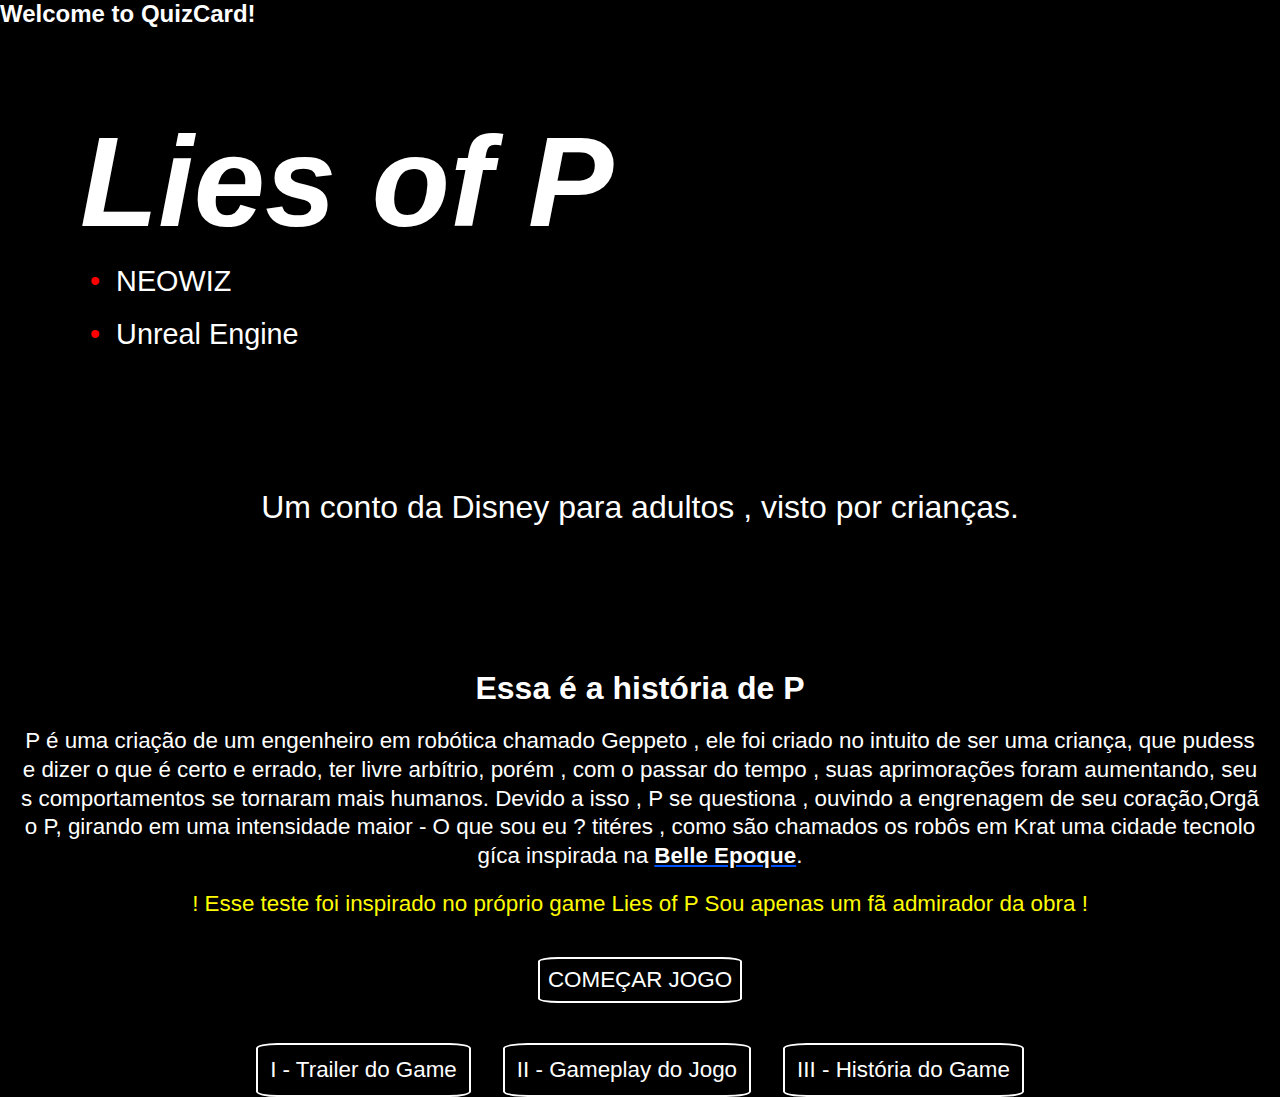
==== index.html @ 533d368d "initial commit" ====
<!DOCTYPE html>
<html lang="pt-br">
<head>
    <meta charset="UTF-8">
    <meta name="viewport" content="width=device-width, initial-scale=1.0">
    <title>Quiz Card Game</title>
    <link rel="stylesheet" href="style.css">
    <link rel="stylesheet" href="global.css">
    <link href="https://fonts.googleapis.com/icon?family=Material+Icons" rel="stylesheet">
</head>
<body>
    <header class="welcome">
        <h2>Welcome to QuizCard!</h2>
        <div class="banner">
            <h2>Lies of <strong class="extraContext">P</strong></h2>
            <ul class='details'>
                <li>NEOWIZ</li>
                <li>Unreal Engine</li>
            </ul>
            <p>
                Um conto da Disney para adultos , visto por crianças.
            </p>
        </div>
    </header>
    <main>
        <div class="quizPuzzle">
                <h1>Essa é a história de P</h1>
            <p>P é uma criação de um engenheiro em robótica chamado Geppeto , 
            ele foi criado no intuito de ser uma criança, que pudesse dizer o que é certo e errado,
            ter livre arbítrio, porém , com o passar do tempo , suas aprimorações foram aumentando,
            seus comportamentos se tornaram mais humanos.
            Devido a isso , P se questiona , ouvindo a engrenagem de seu coração,Orgão P,
            girando em uma intensidade maior - O que sou eu ? titéres , como são chamados os robôs em
            Krat uma cidade tecnologíca inspirada na <strong class="linksWiki">Belle Epoque</strong>.
            </p>
        </div>
        <span>! Esse teste foi inspirado no próprio game Lies of P
            Sou apenas um fã admirador da obra !
        </span>
        <ul class="buttons">
            <li>
                <button><a target="_blank" href="game.html">Começar jogo</a></button>
            </li>
        </ul>
        <ul class="linksYoutube">
            <li>
                I - 
                 <a href="https://www.youtube.com/watch?v=TYr1x25Z1Ak&ab_channel=PlayStation">
                   Trailer do Game
                </a>
            </li>
            <li>II - 
                <a href="https://www.youtube.com/watch?v=ZmlZCMn7Jjw&ab_channel=Shirrako">
                   Gameplay do Jogo
                </a>
            </li>
            <li>III - 
                <a href="https://www.youtube.com/watch?v=N-xajpRZkrA&ab_channel=HadesPlays">
                   História do Game
                 </a>
            </li>
        </ul>
    </main>
    
</body>
</html>
---- style.css ----
:root{
  --blue : rgb(0, 81, 255);
  --red : rgb(230, 21, 21);
  --black: black;
  --gray : rgb(36, 36, 36) ;
  --warning: rgb(255, 251, 0);
  --white: white;
  --borderEffects: rgb(255, 166, 0);
  --effects : yellow;
}
main{
  background-image: url(https://www.psu.com/wp/wp-content/uploads/2023/02/Lies-Of-P-PS5-Wallpapers-05.jpg);
  background-size: cover;
  background-position: center;
  background-repeat: no-repeat;
  flex-direction: column;
  align-items: center;
  justify-content: center;
}

@media screen and (max-width : 740px){
    main{
      display: flex;
      padding-top: 2rem;
      flex-direction: column;
      align-items: center;
    }
    .banner{
      background-image: url(https://p2.trrsf.com/image/fget/cf/1200/1200/middle/images.terra.com/2023/09/19/lies-of-p-capa-ure1w0wgncqb.jpg);
      padding: 40px;
      background-position: top;
    }
    .banner h2{
      font-size: 4rem;
    }
    .banner p{
      margin-top: 4rem;
      font-size: 2rem;
    }
    p,span,li,a,button{
      font-size: 1.2rem;
    }
    .quizPuzzle{
      display: flex;
      flex-direction: column;
    }
    .quizPuzzle p{
      width: 80%;
      text-align: justify;
    }
    span{
      text-align: center;
    }
    .linksYoutube{
      flex-direction: column;
    }

  }
  @media screen and (min-width : 720px){
    main{
      display: flex;
      padding-top: 4rem;
      flex-direction: column;
      align-items: center;
    }
    .banner{
      background-image: url(https://wallpapercg.com/download/pinocchio-3840x2160-16633.jpg);
      padding: 80px;
      background-position: center;
    }
    .banner p{
      font-size: 2rem;
      margin-top: 8rem;
    }
    .banner h2{
      font-size: 8rem;
    }
    .details li{
      color: var(--white);
    }
    .quizPuzzle{
      display: flex;
      flex-direction: column;
      align-items: center;
    }
    .quizPuzzle p{
      text-align: center;
      padding: 20px;
    }
    p,span,li,a,button{
      font-size: 1.4rem;
    }

  }
.welcome h1{
  background-color: var(--black);
  padding: 10px;
}
.banner{
    background-repeat: no-repeat;
    background-size: cover;
    display: flex;
    width: 100%;
    flex-direction: column;
    justify-content: space-around;
}
.banner h2{
  font-style: italic;
}
.banner p{
  color: var(--white);
  text-align: center;
}
.details li{
  font-size: 1.8rem;
  padding: 10px;
  list-style: none;
}
.details li::before{
   content: '\2022';
   color: red;
   margin-right: 1rem;
}
.banner h3,h4{
  font-size: 1rem;
  color: var(--white);
}
.quizPuzzle{
  display: flex;
  justify-content: center;
  align-items: center;
  flex-direction: column;
}
.quizPuzzle p{
  line-height: 1.8rem;
  line-break: anywhere;
}
.buttons{
  list-style: none;
  display: flex;
  gap: 2rem;
  margin: 20px;
}
.linksYoutube{
  list-style: none;
  display: flex;
  gap: 2rem;
  justify-content: center;
  align-items: center;
}

.linksYoutube li a{
  text-decoration: none;
}
---- global.css ----
*{
  box-sizing: border-box;
  margin: 0;
  padding: 0;
  font-family: 'Franklin Gothic Medium', 'Arial Narrow', Arial, sans-serif;
  text-decoration: none;
}
p , h2 , h1 , a{
  color:var(--white);
  text-shadow: var(--black) 2px 1px 1px;
}
span{
  color: var(--warning);
  text-shadow: var(--black) 2px 1px 1px;
}
body{
  background-color: var(--black);
}
:root{
  --blue : rgb(0, 81, 255);
  --red : rgb(230, 21, 21);
  --black: black;
  --gray : rgb(36, 36, 36) ;
  --warning: rgb(255, 251, 0);
  --white: white;
  --borderEffects: rgb(255, 166, 0);
  --effects : yellow;
}
.linksWiki{
  cursor: pointer;
  text-shadow: none;
  text-decoration: underline var(--blue);
}
.linksWiki:hover{
  color: var(--blue);
}
.buttons{
  padding: 20px 0px 20px;
}
.buttons button{
  color: var(--white);
  text-transform: uppercase;
  padding: 8px;
  border: solid var(--white) 2px;
  border-radius: 10%;
  background-color: var(--black);
  transition: ease-in-out 200ms;
}
.buttons button:hover{
    border: var(--borderEffects) solid 2px;
    color: var(--red);
}
.linksYoutube li{
  color: var(--white);
  padding: 12px;
  border: solid 2px ;
  border-radius: 10%;
  background-color: var(--black);
}
.linksYoutube li a{
  text-decoration: none;
  color: var(--white);
  transition: ease-in-out 100ms;
}
.linksYoutube li:hover{
  color: var(--red);
  border: solid 2px var(--borderEffects);

}
.linksYoutube li:hover a {
  color: var(--red);
}
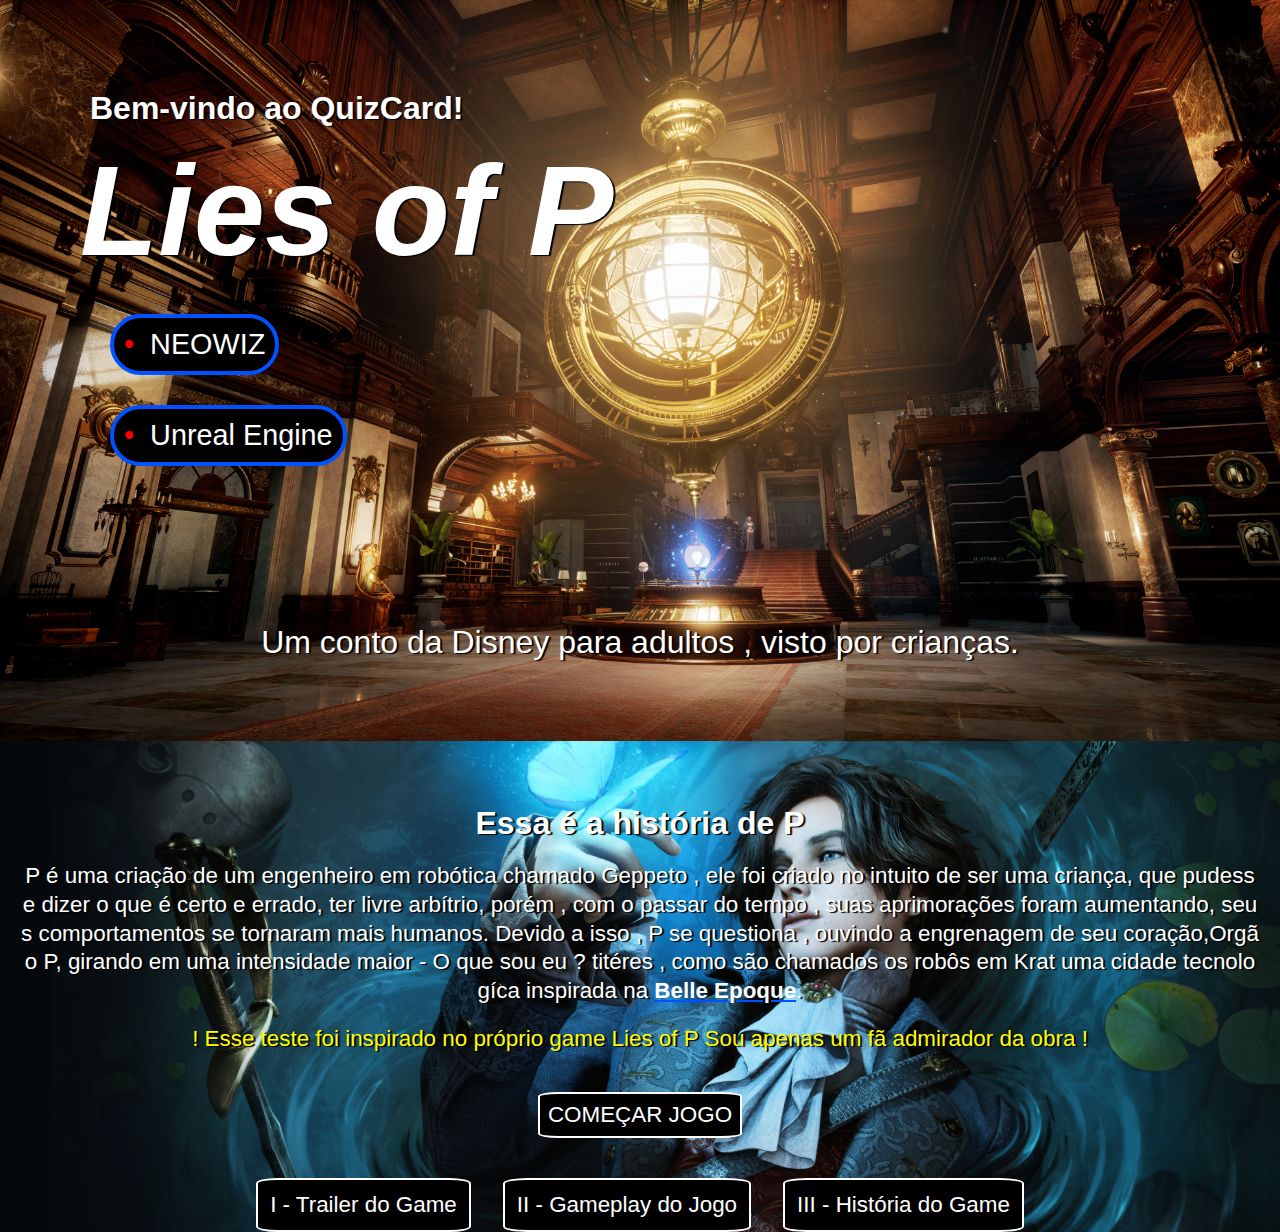
==== commit 73b52cfb: "Changes:better ux,Better imgs" ====
--- a/index.html
+++ b/index.html
@@ -9,9 +9,9 @@
     <link href="https://fonts.googleapis.com/icon?family=Material+Icons" rel="stylesheet">
 </head>
 <body>
-    <header class="welcome">
-        <h2>Welcome to QuizCard!</h2>
+    <header>
         <div class="banner">
+            <h1>Bem-vindo ao QuizCard!</h1>
             <h2>Lies of <strong class="extraContext">P</strong></h2>
             <ul class='details'>
                 <li>NEOWIZ</li>
--- a/style.css
+++ b/style.css
@@ -1,15 +1,15 @@
-:root{
-  --blue : rgb(0, 81, 255);
-  --red : rgb(230, 21, 21);
+:root {
+  --blue: rgb(0, 81, 255);
+  --red: rgb(230, 21, 21);
   --black: black;
-  --gray : rgb(36, 36, 36) ;
+  --gray: rgb(36, 36, 36);
   --warning: rgb(255, 251, 0);
   --white: white;
   --borderEffects: rgb(255, 166, 0);
-  --effects : yellow;
+  --effects: yellow;
 }
-main{
-  background-image: url(https://www.psu.com/wp/wp-content/uploads/2023/02/Lies-Of-P-PS5-Wallpapers-05.jpg);
+main {
+  background-image: url(img/wallpaper02.png);
   background-size: cover;
   background-position: center;
   background-repeat: no-repeat;
@@ -18,130 +18,141 @@
   justify-content: center;
 }
 
-@media screen and (max-width : 740px){
-    main{
-      display: flex;
-      padding-top: 2rem;
-      flex-direction: column;
-      align-items: center;
-    }
-    .banner{
-      background-image: url(https://p2.trrsf.com/image/fget/cf/1200/1200/middle/images.terra.com/2023/09/19/lies-of-p-capa-ure1w0wgncqb.jpg);
-      padding: 40px;
-      background-position: top;
-    }
-    .banner h2{
-      font-size: 4rem;
-    }
-    .banner p{
-      margin-top: 4rem;
-      font-size: 2rem;
-    }
-    p,span,li,a,button{
-      font-size: 1.2rem;
-    }
-    .quizPuzzle{
-      display: flex;
-      flex-direction: column;
-    }
-    .quizPuzzle p{
-      width: 80%;
-      text-align: justify;
-    }
-    span{
-      text-align: center;
-    }
-    .linksYoutube{
-      flex-direction: column;
-    }
-
+@media screen and (max-width: 740px) {
+  main {
+    display: flex;
+    padding-top: 2rem;
+    flex-direction: column;
+    align-items: center;
   }
-  @media screen and (min-width : 720px){
-    main{
-      display: flex;
-      padding-top: 4rem;
-      flex-direction: column;
-      align-items: center;
-    }
-    .banner{
-      background-image: url(https://wallpapercg.com/download/pinocchio-3840x2160-16633.jpg);
-      padding: 80px;
-      background-position: center;
-    }
-    .banner p{
-      font-size: 2rem;
-      margin-top: 8rem;
-    }
-    .banner h2{
-      font-size: 8rem;
-    }
-    .details li{
-      color: var(--white);
-    }
-    .quizPuzzle{
-      display: flex;
-      flex-direction: column;
-      align-items: center;
-    }
-    .quizPuzzle p{
-      text-align: center;
-      padding: 20px;
-    }
-    p,span,li,a,button{
-      font-size: 1.4rem;
-    }
-
+  .banner {
+    background-image: url(https://p2.trrsf.com/image/fget/cf/1200/1200/middle/images.terra.com/2023/09/19/lies-of-p-capa-ure1w0wgncqb.jpg);
+    padding: 40px;
+    background-position: top;
   }
-.welcome h1{
-  background-color: var(--black);
+  .banner h2 {
+    font-size: 4rem;
+  }
+  .banner p {
+    margin-top: 4rem;
+    font-size: 2rem;
+  }
+  p,
+  span,
+  li,
+  a,
+  button {
+    font-size: 1.2rem;
+  }
+  .quizPuzzle {
+    display: flex;
+    flex-direction: column;
+  }
+  .quizPuzzle p {
+    width: 80%;
+    text-align: justify;
+  }
+  span {
+    text-align: center;
+  }
+  .linksYoutube {
+    flex-direction: column;
+  }
+}
+@media screen and (min-width: 720px) {
+  main {
+    display: flex;
+    padding-top: 4rem;
+    flex-direction: column;
+    align-items: center;
+  }
+  .banner {
+    background-image: url(img/wallpaper01.png);
+    padding: 80px;
+    background-position: center;
+  }
+  .banner p {
+    font-size: 2rem;
+    margin-top: 8rem;
+  }
+  .banner h2 {
+    font-size: 8rem;
+  }
+  .details li {
+    width: fit-content;
+    margin: 30px;
+    background-color: rgb(0, 0, 0);
+    border: var(--blue) 4px solid;
+    border-radius: 50px;
+    color: var(--white);
+  }
+  .quizPuzzle {
+    display: flex;
+    flex-direction: column;
+    align-items: center;
+  }
+  .quizPuzzle p {
+    text-align: center;
+    padding: 20px;
+  }
+  p,
+  span,
+  li,
+  a,
+  button {
+    font-size: 1.4rem;
+  }
+}
+.banner {
+  background-repeat: no-repeat;
+  background-size: cover;
+  display: flex;
+  width: 100%;
+  flex-direction: column;
+  justify-content: space-around;
+}
+.banner h1 {
   padding: 10px;
 }
-.banner{
-    background-repeat: no-repeat;
-    background-size: cover;
-    display: flex;
-    width: 100%;
-    flex-direction: column;
-    justify-content: space-around;
-}
-.banner h2{
+.banner h2 {
   font-style: italic;
 }
-.banner p{
+.banner p {
   color: var(--white);
   text-align: center;
 }
-.details li{
+.details li {
   font-size: 1.8rem;
   padding: 10px;
   list-style: none;
 }
-.details li::before{
-   content: '\2022';
-   color: red;
-   margin-right: 1rem;
+.details li::before {
+  content: "\2022";
+  color: red;
+  margin-right: 1rem;
 }
-.banner h3,h4{
+.banner h3,
+h4 {
   font-size: 1rem;
   color: var(--white);
 }
-.quizPuzzle{
+.quizPuzzle {
   display: flex;
   justify-content: center;
   align-items: center;
   flex-direction: column;
 }
-.quizPuzzle p{
+.quizPuzzle p {
   line-height: 1.8rem;
   line-break: anywhere;
 }
-.buttons{
+.buttons {
   list-style: none;
   display: flex;
   gap: 2rem;
   margin: 20px;
 }
-.linksYoutube{
+.linksYoutube {
   list-style: none;
   display: flex;
   gap: 2rem;
@@ -149,6 +160,6 @@
   align-items: center;
 }
 
-.linksYoutube li a{
+.linksYoutube li a {
   text-decoration: none;
 }
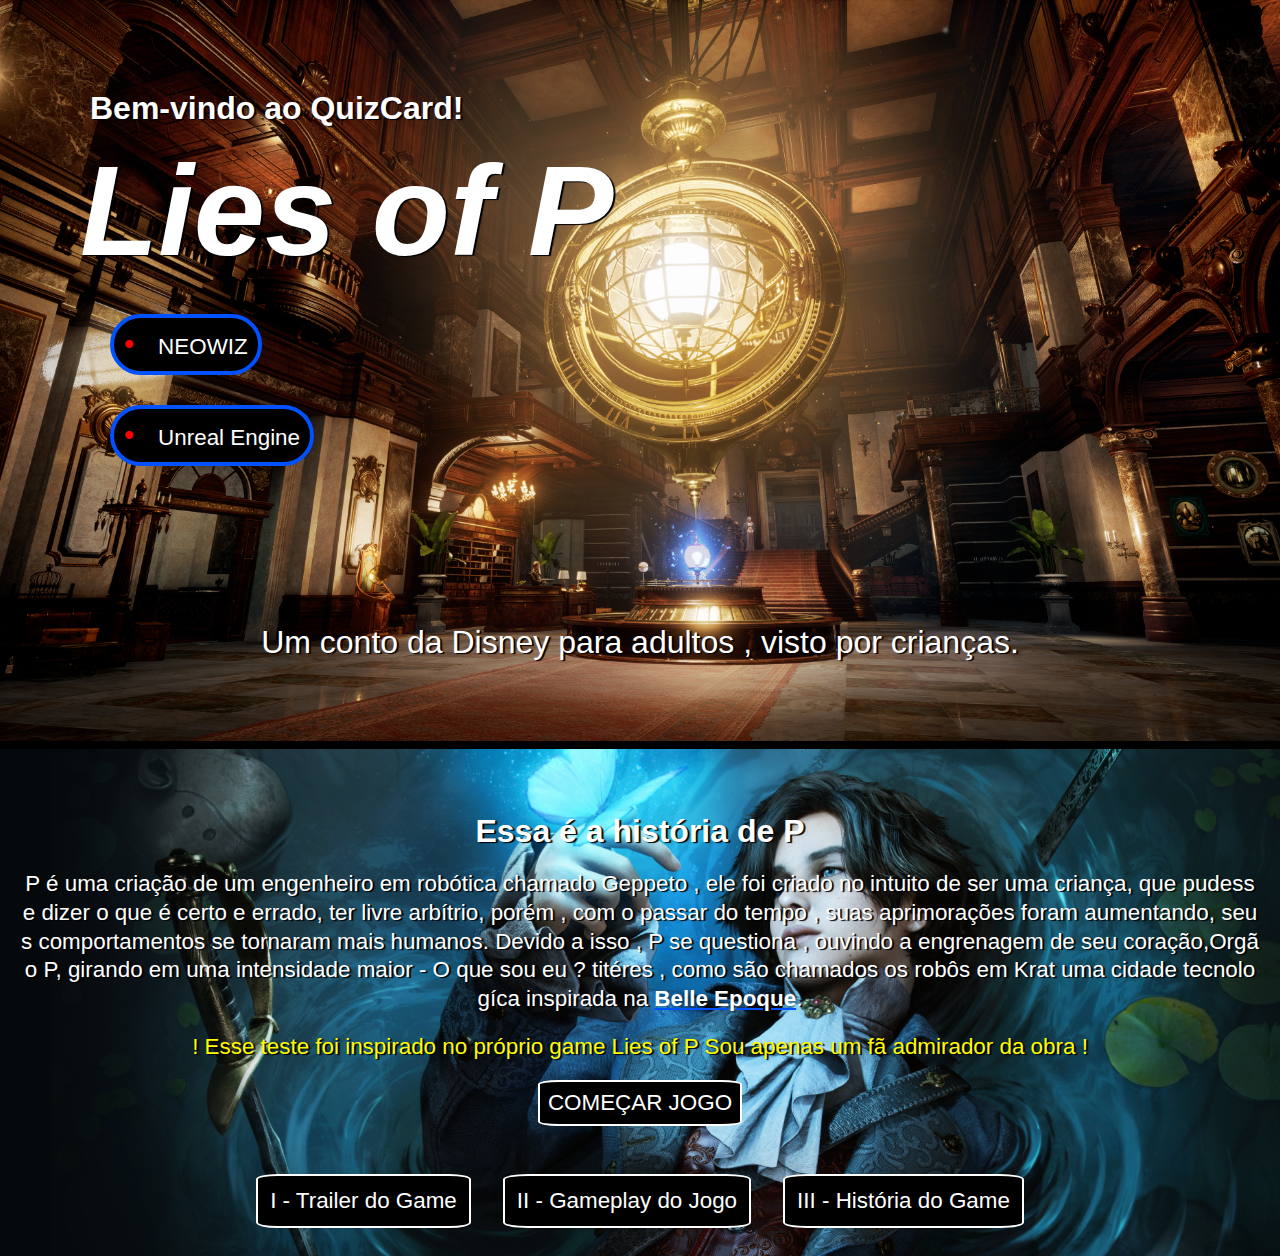
==== commit cdc1f82a: "changes:change the design" ====
--- a/index.html
+++ b/index.html
@@ -14,8 +14,12 @@
             <h1>Bem-vindo ao QuizCard!</h1>
             <h2>Lies of <strong class="extraContext">P</strong></h2>
             <ul class='details'>
-                <li>NEOWIZ</li>
-                <li>Unreal Engine</li>
+                <li>
+                    <a href="">NEOWIZ</a>
+                </li>
+                <li>
+                    <a href="">Unreal Engine</a>
+                </li>
             </ul>
             <p>
                 Um conto da Disney para adultos , visto por crianças.
--- a/style.css
+++ b/style.css
@@ -13,8 +13,6 @@
   background-size: cover;
   background-position: center;
   background-repeat: no-repeat;
-  flex-direction: column;
-  align-items: center;
   justify-content: center;
 }
 
@@ -27,14 +25,14 @@
   }
   .banner {
     background-image: url(https://p2.trrsf.com/image/fget/cf/1200/1200/middle/images.terra.com/2023/09/19/lies-of-p-capa-ure1w0wgncqb.jpg);
-    padding: 40px;
-    background-position: top;
+    background-position: center;
+    padding: 22px;
   }
   .banner h2 {
     font-size: 4rem;
   }
   .banner p {
-    margin-top: 4rem;
+    padding: 28px;
     font-size: 2rem;
   }
   p,
@@ -104,6 +102,7 @@
   }
 }
 .banner {
+  border-bottom: 8px solid;
   background-repeat: no-repeat;
   background-size: cover;
   display: flex;
@@ -158,6 +157,9 @@
   gap: 2rem;
   justify-content: center;
   align-items: center;
+  flex-wrap: wrap;
+  flex-direction: row;
+  padding: 28px;
 }
 
 .linksYoutube li a {
--- a/global.css
+++ b/global.css
@@ -1,43 +1,44 @@
-*{
+* {
   box-sizing: border-box;
   margin: 0;
   padding: 0;
-  font-family: 'Franklin Gothic Medium', 'Arial Narrow', Arial, sans-serif;
+  font-family: "Franklin Gothic Medium", "Arial Narrow", Arial, sans-serif;
   text-decoration: none;
 }
-p , h2 , h1 , a{
-  color:var(--white);
+p,
+h2,
+h1,
+a {
+  color: var(--white);
   text-shadow: var(--black) 2px 1px 1px;
 }
-span{
+span {
   color: var(--warning);
   text-shadow: var(--black) 2px 1px 1px;
 }
-body{
+body {
   background-color: var(--black);
 }
-:root{
-  --blue : rgb(0, 81, 255);
-  --red : rgb(230, 21, 21);
+:root {
+  --blue: rgb(0, 81, 255);
+  --red: rgb(230, 21, 21);
   --black: black;
-  --gray : rgb(36, 36, 36) ;
+  --gray: rgb(36, 36, 36);
   --warning: rgb(255, 251, 0);
   --white: white;
   --borderEffects: rgb(255, 166, 0);
-  --effects : yellow;
+  --effects: yellow;
 }
-.linksWiki{
+.linksWiki {
   cursor: pointer;
   text-shadow: none;
   text-decoration: underline var(--blue);
 }
-.linksWiki:hover{
+.linksWiki:hover {
   color: var(--blue);
 }
-.buttons{
-  padding: 20px 0px 20px;
-}
-.buttons button{
+
+.buttons button {
   color: var(--white);
   text-transform: uppercase;
   padding: 8px;
@@ -46,26 +47,25 @@
   background-color: var(--black);
   transition: ease-in-out 200ms;
 }
-.buttons button:hover{
-    border: var(--borderEffects) solid 2px;
-    color: var(--red);
+.buttons button:hover {
+  border: var(--borderEffects) solid 2px;
+  color: var(--red);
 }
-.linksYoutube li{
+.linksYoutube li {
   color: var(--white);
   padding: 12px;
-  border: solid 2px ;
+  border: solid 2px;
   border-radius: 10%;
   background-color: var(--black);
 }
-.linksYoutube li a{
+.linksYoutube li a {
   text-decoration: none;
   color: var(--white);
   transition: ease-in-out 100ms;
 }
-.linksYoutube li:hover{
+.linksYoutube li:hover {
   color: var(--red);
   border: solid 2px var(--borderEffects);
-
 }
 .linksYoutube li:hover a {
   color: var(--red);
